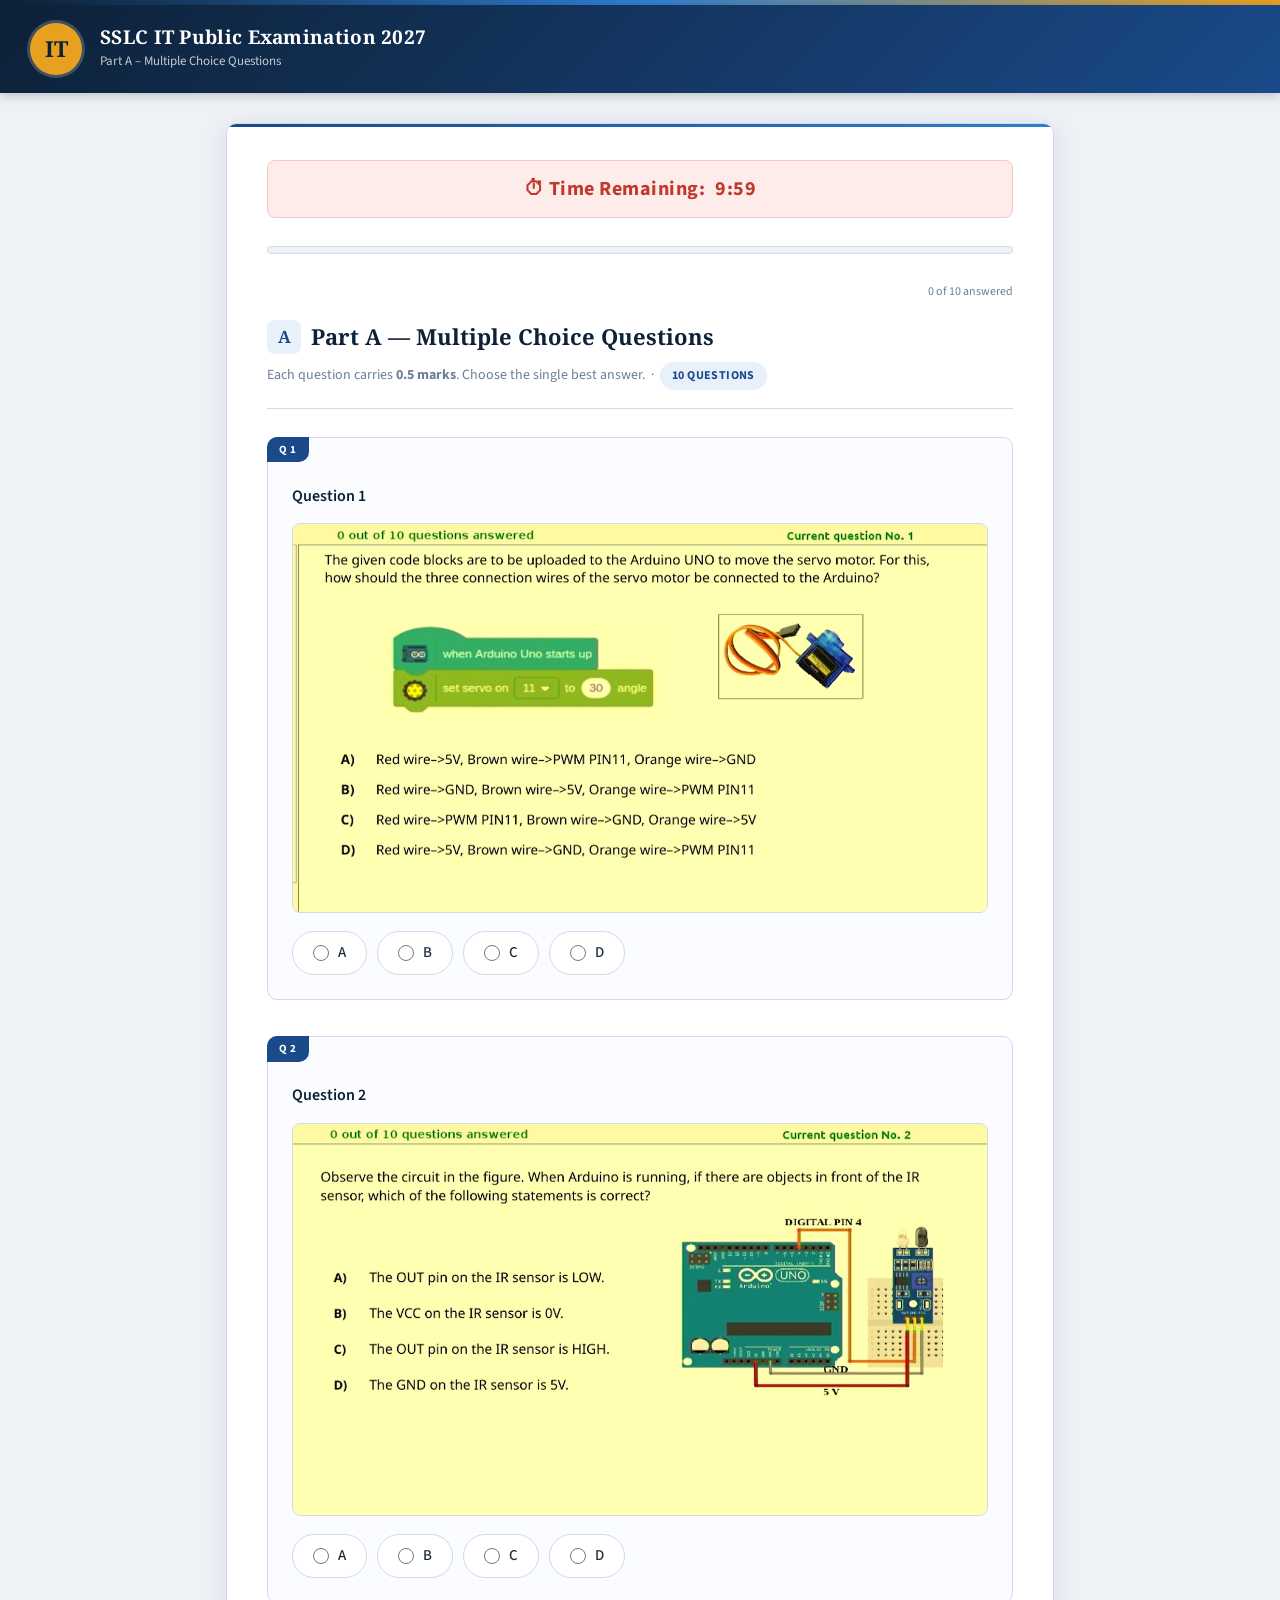
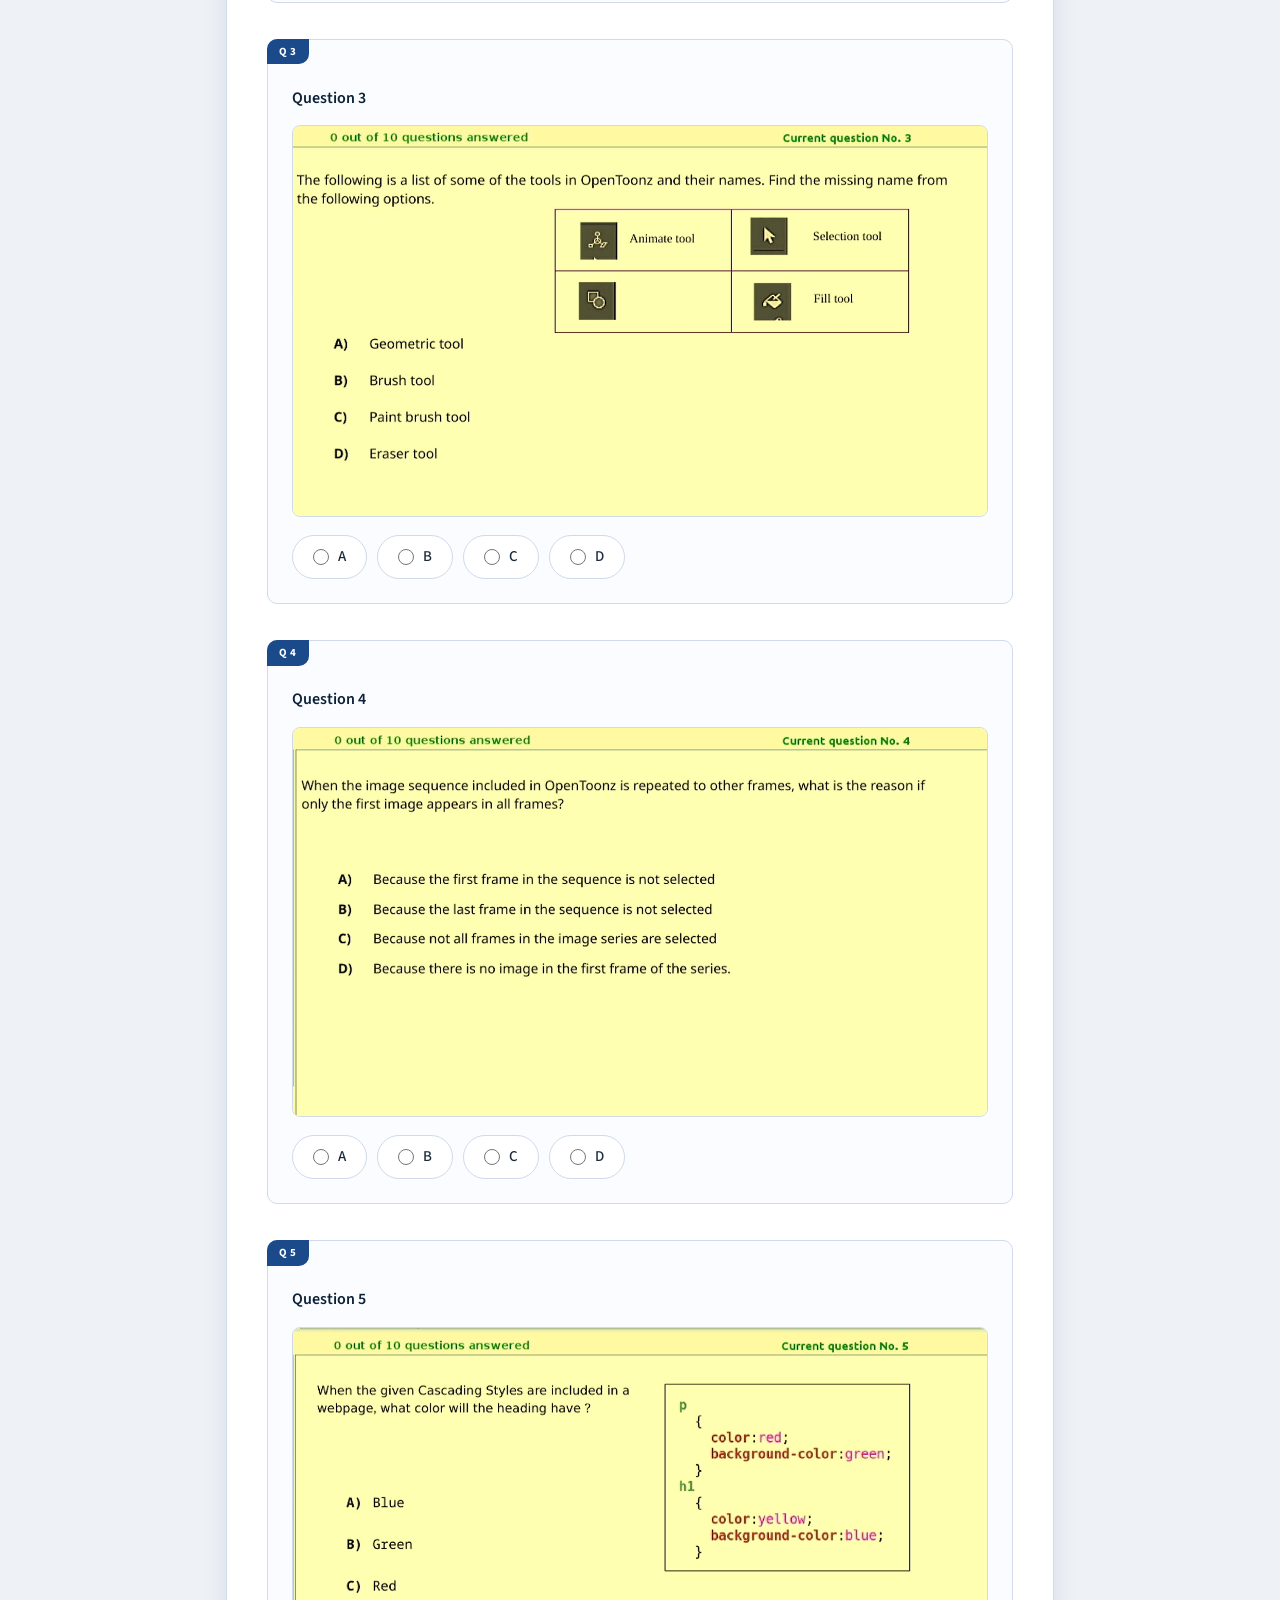
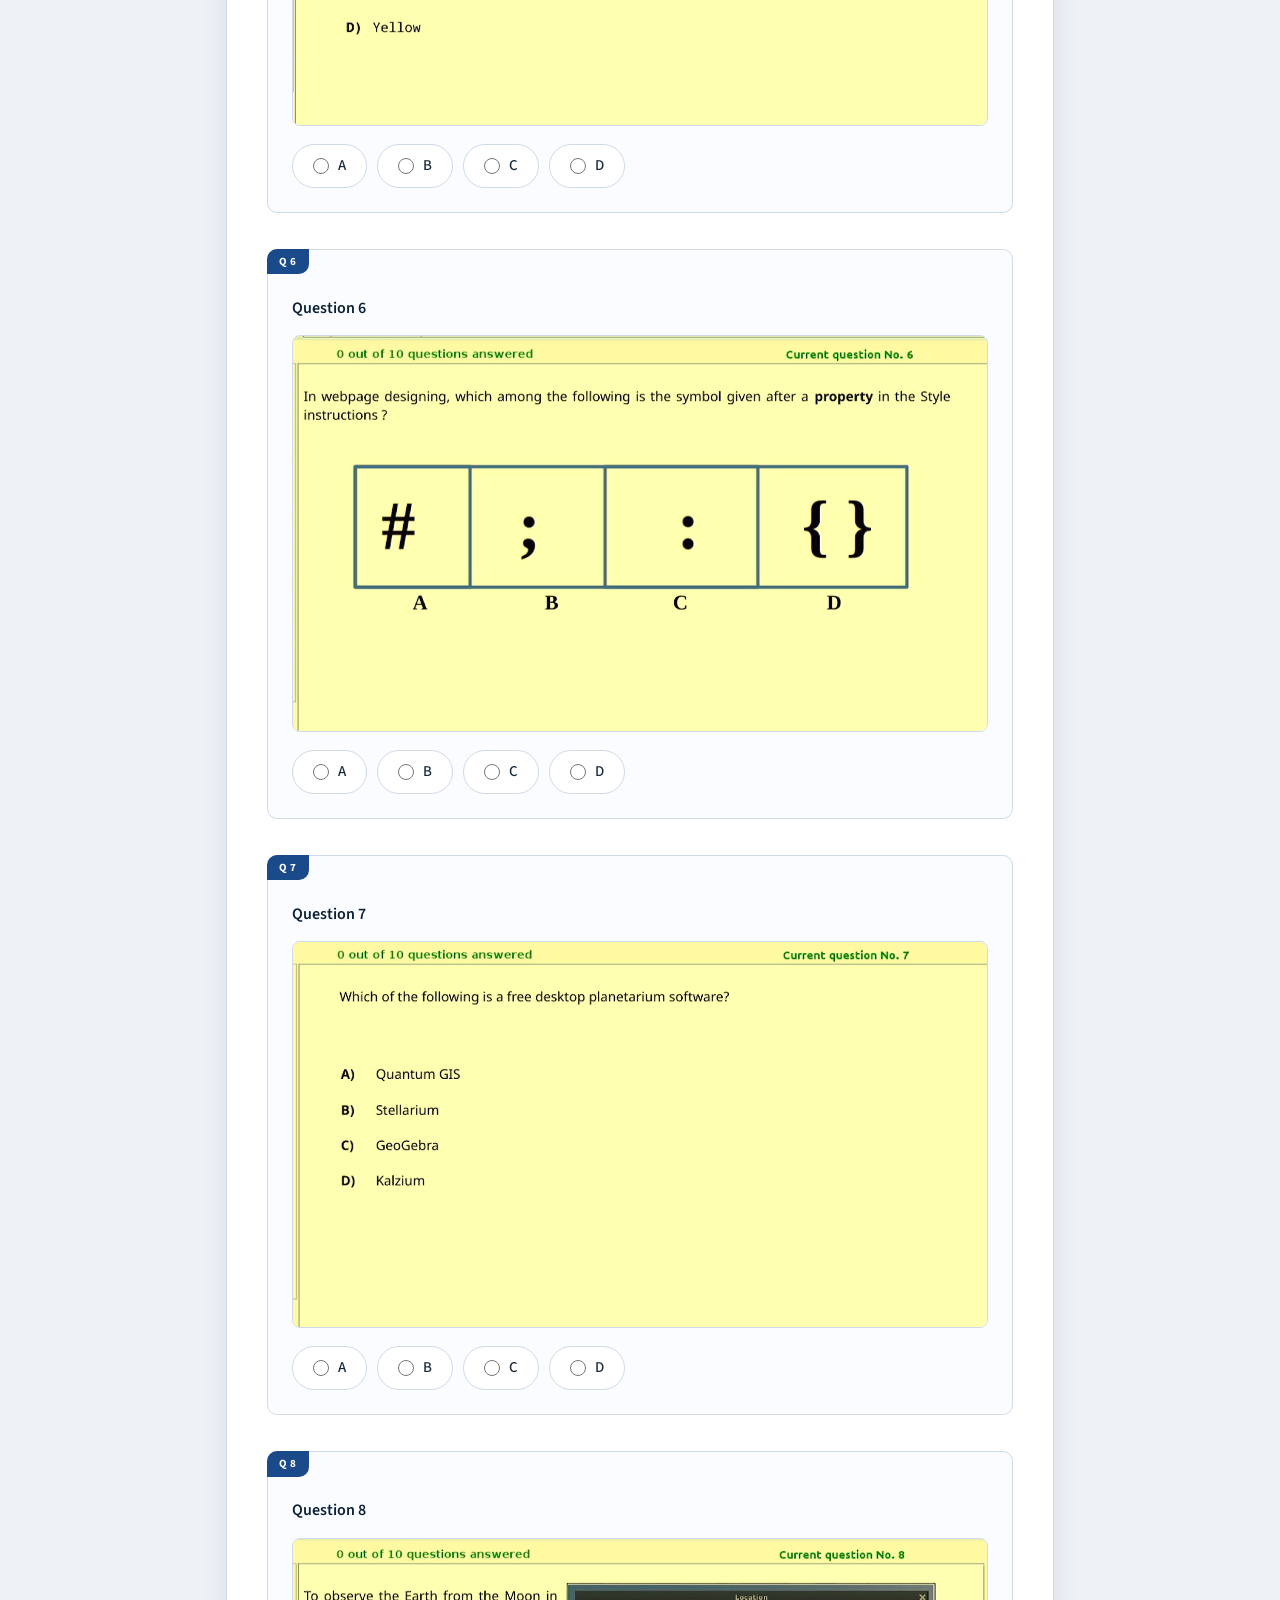
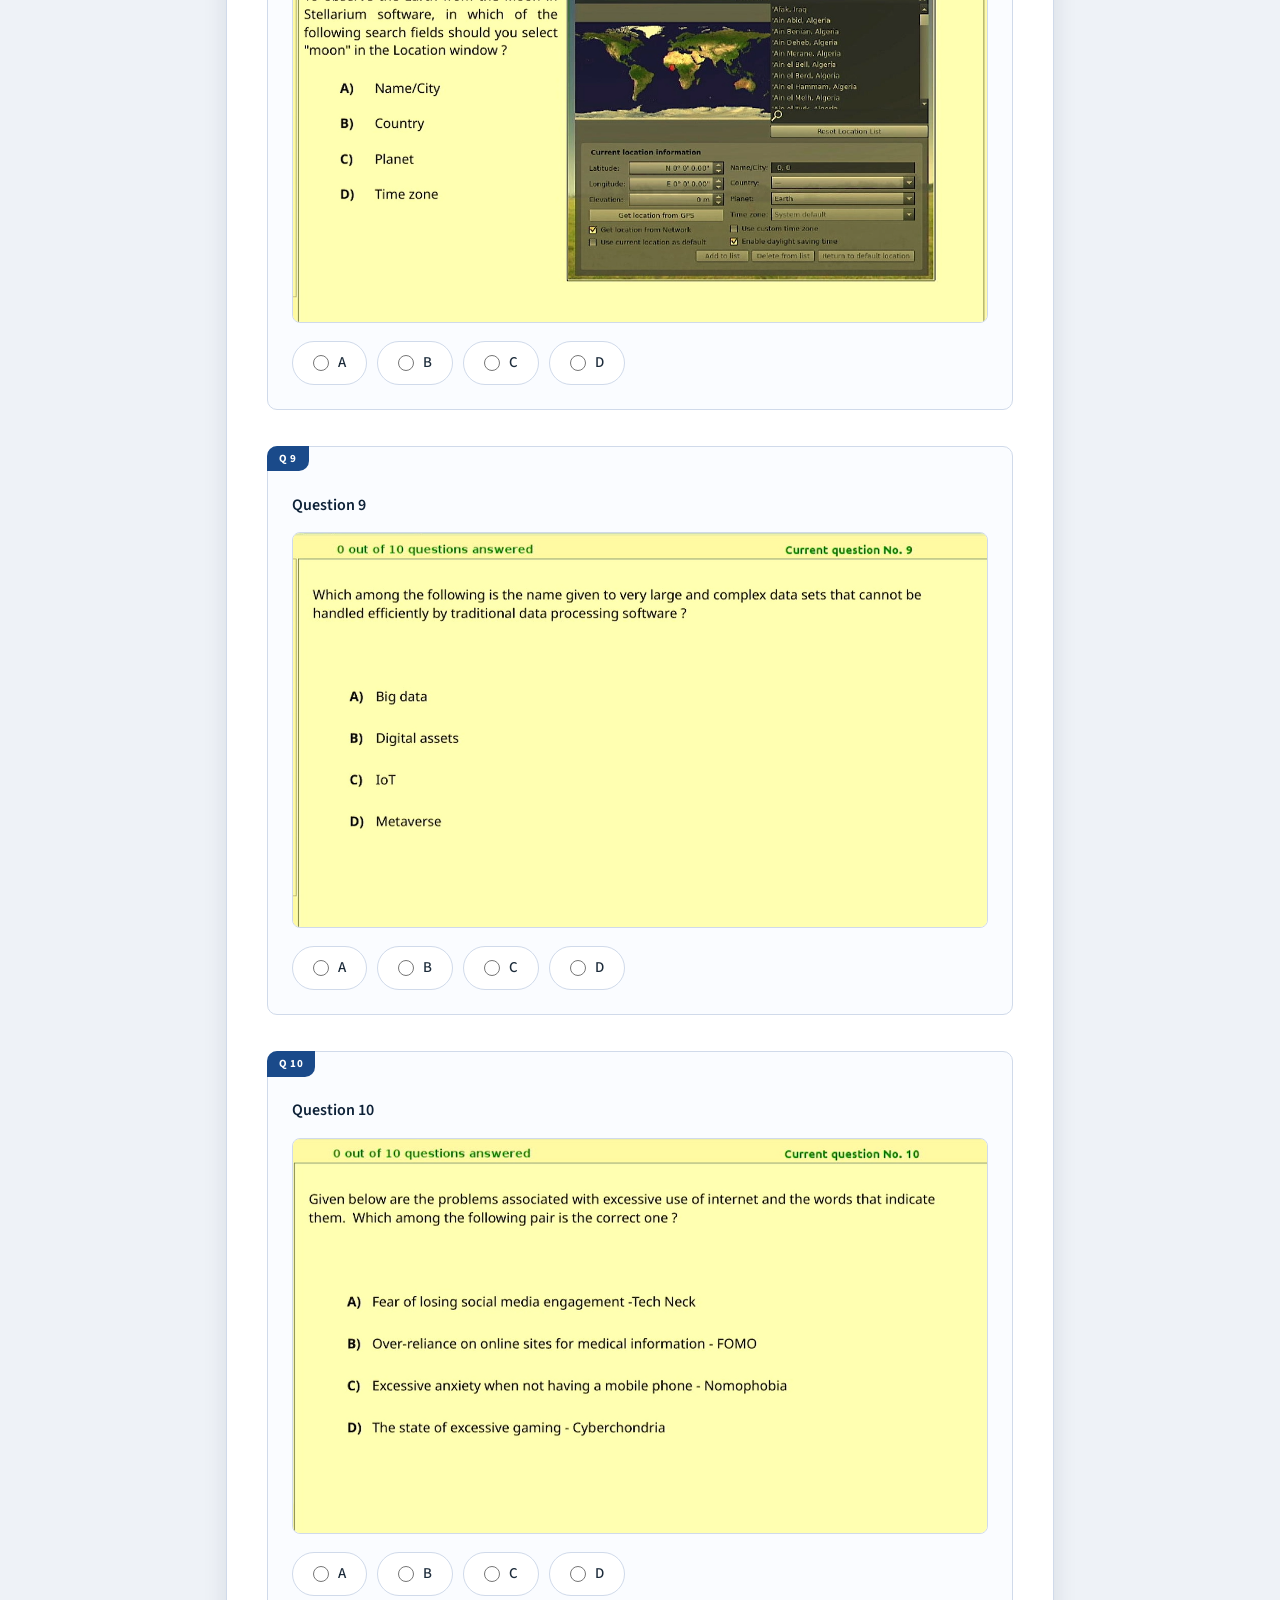
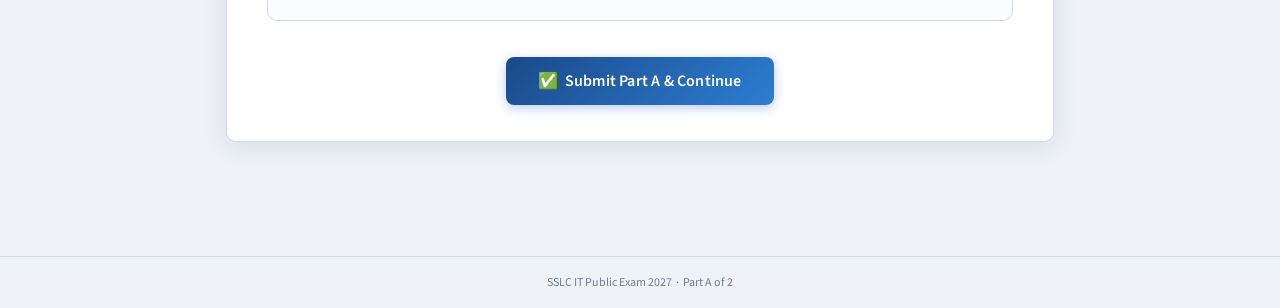
==== exam_mcq.html @ 9760d722 "Add files via upload" ====
<!DOCTYPE html>
<html lang="en">
<head>
  <meta charset="UTF-8">
  <meta name="viewport" content="width=device-width, initial-scale=1.0">
  <title>Part A – MCQ | SSLC IT Exam 2027</title>
  <link rel="stylesheet" href="css/exam.css">
</head>
<body>

<!-- HEADER -->
<header class="exam-header">
  <div class="logo-circle">IT</div>
  <div class="header-text">
    <h1>SSLC IT Public Examination 2027</h1>
    <p>Part A – Multiple Choice Questions</p>
  </div>
</header>

<div class="container">
  <div class="card">

    <!-- TIMER -->
    <div id="timer">⏱ Loading…</div>

    <!-- PROGRESS -->
    <div class="progress-wrap">
      <div class="progress-bar" id="progressBar" style="width:0%"></div>
    </div>
    <div class="progress-label" id="progressLabel">0 of 10 answered</div>

    <!-- SECTION TITLE -->
    <div class="section-title">
      <div class="icon">A</div>
      Part A — Multiple Choice Questions
    </div>
    <div class="section-sub">
      Each question carries <strong>0.5 marks</strong>. Choose the single best answer.
      &nbsp;·&nbsp; <span class="badge badge-info">10 Questions</span>
    </div>

    <!-- MCQ QUESTIONS (generated by JS) -->
    <div id="mcqContainer"></div>

    <div class="btn-wrap">
      <button class="btn btn-primary" onclick="confirmSubmit()">
        ✅ &nbsp;Submit Part A & Continue
      </button>
    </div>

  </div>
</div>

<!-- CONFIRM MODAL -->
<div class="overlay" id="confirmOverlay">
  <div class="modal">
    <h3>Submit Part A?</h3>
    <p id="confirmMsg">Are you sure you want to submit? You will move to Part B (VSA).</p>
    <div class="btn-wrap">
      <button class="btn btn-primary" onclick="submitExam()">Yes, Submit</button>
      <button class="btn btn-outline" onclick="closeModal()">Go Back</button>
    </div>
  </div>
</div>

<!-- FOOTER -->
<div class="exam-footer">
  SSLC IT Public Exam 2027 &nbsp;·&nbsp; Part A of 2
</div>

<script>
/* ===== CONFIG ===== */
const TOTAL_EXAM_MINUTES = 10;   // 🔴 CHANGE TOTAL EXAM TIME HERE
const TOTAL_MCQ = 10;

/* ===== TIMER ===== */
let totalSeconds = localStorage.getItem("remainingTime")
  ? parseInt(localStorage.getItem("remainingTime"))
  : TOTAL_EXAM_MINUTES * 60;

const timerEl = document.getElementById("timer");

const timerInterval = setInterval(() => {
  const m = Math.floor(totalSeconds / 60);
  const s = totalSeconds % 60;
  const display = `${m}:${s.toString().padStart(2, "0")}`;
  timerEl.innerHTML = `⏱ Time Remaining: <strong>${display}</strong>`;

  // Warning colour when < 2 min
  if (totalSeconds <= 120) {
    timerEl.classList.add("warning");
  } else {
    timerEl.classList.remove("warning");
  }

  localStorage.setItem("remainingTime", totalSeconds);
  totalSeconds--;

  if (totalSeconds < 0) {
    clearInterval(timerInterval);
    submitExam();
  }
}, 1000);

/* ===== BUILD MCQ QUESTIONS ===== */
const container = document.getElementById("mcqContainer");

for (let i = 1; i <= TOTAL_MCQ; i++) {
  const div = document.createElement("div");
  div.className = "question";
  div.id = `q_mcq${i}`;
  div.innerHTML = `
    <div class="question-number">Q ${i}</div>
    <p class="qtext">Question ${i}</p>
    <img src="images/mcq/q${i}.png" alt="Question ${i}" loading="lazy"
         onerror="this.style.display='none'">
    <div class="options">
      ${["A","B","C","D"].map(opt => `
        <label class="option-label">
          <input type="radio" name="mcq${i}" value="${opt}"
                 onchange="updateProgress()">
          ${opt}
        </label>
      `).join("")}
    </div>
  `;
  container.appendChild(div);
}

/* ===== PROGRESS ===== */
function updateProgress() {
  let answered = 0;
  for (let i = 1; i <= TOTAL_MCQ; i++) {
    if (document.querySelector(`input[name="mcq${i}"]:checked`)) answered++;
  }
  const pct = (answered / TOTAL_MCQ) * 100;
  document.getElementById("progressBar").style.width = pct + "%";
  document.getElementById("progressLabel").textContent =
    `${answered} of ${TOTAL_MCQ} answered`;
}

/* ===== CONFIRM MODAL ===== */
function confirmSubmit() {
  let answered = 0;
  for (let i = 1; i <= TOTAL_MCQ; i++) {
    if (document.querySelector(`input[name="mcq${i}"]:checked`)) answered++;
  }
  const unanswered = TOTAL_MCQ - answered;
  const msgEl = document.getElementById("confirmMsg");

  if (unanswered > 0) {
    msgEl.innerHTML = `⚠️ You have <strong>${unanswered} unanswered question(s)</strong>. 
      Unanswered questions will score 0. Do you want to continue to Part B?`;
  } else {
    msgEl.textContent = "All questions answered. Submit and proceed to Part B (VSA)?";
  }

  document.getElementById("confirmOverlay").classList.add("active");
}

function closeModal() {
  document.getElementById("confirmOverlay").classList.remove("active");
}

/* ===== SUBMIT ===== */
function submitExam() {
  clearInterval(timerInterval);
  const data = {};
  document.querySelectorAll("input[type=radio]:checked").forEach(r => {
    data[r.name] = r.value;
  });
  localStorage.setItem("mcqAnswers", JSON.stringify(data));
  window.location.href = "exam_vsa.html";
}
</script>
</body>
</html>
---- css/exam.css ----
/* ========================================================
   SSLC IT PUBLIC EXAM — Professional Exam System CSS
   Theme: Clean Government / Educational — Trustworthy Blue
   ======================================================== */

@import url('https://fonts.googleapis.com/css2?family=Noto+Serif:wght@400;600;700&family=Source+Sans+3:wght@300;400;500;600;700&display=swap');

/* ===== CSS VARIABLES ===== */
:root {
  --navy:       #0d2137;
  --royal:      #1a4a8a;
  --sky:        #2d7dd2;
  --sky-light:  #e8f1fb;
  --accent:     #e8a020;
  --accent-lt:  #fdf3e0;
  --success:    #1b7a3e;
  --success-lt: #e4f5eb;
  --danger:     #c0392b;
  --danger-lt:  #fdecea;
  --warn:       #d97706;
  --surface:    #ffffff;
  --bg:         #eef2f7;
  --border:     #d0daea;
  --text:       #1c2b3a;
  --muted:      #6b7f96;
  --radius:     10px;
  --shadow:     0 4px 24px rgba(13,33,55,0.10);
  --shadow-sm:  0 2px 8px rgba(13,33,55,0.07);
}

/* ===== RESET ===== */
*, *::before, *::after { box-sizing: border-box; margin: 0; padding: 0; }

/* ===== BODY ===== */
body {
  font-family: 'Source Sans 3', sans-serif;
  background: var(--bg);
  color: var(--text);
  min-height: 100vh;
  font-size: 16px;
  line-height: 1.6;
}

/* Decorative top stripe */
body::before {
  content: '';
  display: block;
  height: 5px;
  background: linear-gradient(90deg, var(--navy), var(--sky), var(--accent));
}

/* ===== HEADER BANNER ===== */
.exam-header {
  background: linear-gradient(135deg, var(--navy) 0%, var(--royal) 100%);
  color: #fff;
  padding: 18px 30px;
  display: flex;
  align-items: center;
  gap: 18px;
  box-shadow: 0 3px 10px rgba(0,0,0,0.2);
}

.exam-header .logo-circle {
  width: 52px;
  height: 52px;
  border-radius: 50%;
  background: var(--accent);
  display: flex;
  align-items: center;
  justify-content: center;
  font-size: 22px;
  font-weight: 700;
  color: var(--navy);
  flex-shrink: 0;
  font-family: 'Noto Serif', serif;
  box-shadow: 0 0 0 3px rgba(255,255,255,0.2);
}

.exam-header .header-text h1 {
  font-family: 'Noto Serif', serif;
  font-size: 19px;
  font-weight: 700;
  letter-spacing: 0.3px;
  line-height: 1.2;
}

.exam-header .header-text p {
  font-size: 13px;
  opacity: 0.75;
  margin-top: 2px;
}

/* ===== CONTAINER ===== */
.container {
  max-width: 860px;
  margin: 30px auto;
  padding: 0 16px 60px;
}

/* ===== CARD ===== */
.card {
  background: var(--surface);
  border-radius: var(--radius);
  box-shadow: var(--shadow);
  padding: 36px 40px;
  margin-bottom: 24px;
  border: 1px solid var(--border);
  position: relative;
  overflow: hidden;
}

.card::before {
  content: '';
  position: absolute;
  top: 0; left: 0; right: 0;
  height: 3px;
  background: linear-gradient(90deg, var(--royal), var(--sky));
}

/* ===== SECTION TITLE ===== */
.section-title {
  font-family: 'Noto Serif', serif;
  font-size: 22px;
  font-weight: 700;
  color: var(--navy);
  margin-bottom: 8px;
  display: flex;
  align-items: center;
  gap: 10px;
}

.section-title .icon {
  width: 34px;
  height: 34px;
  border-radius: 8px;
  background: var(--sky-light);
  color: var(--royal);
  display: flex;
  align-items: center;
  justify-content: center;
  font-size: 17px;
  flex-shrink: 0;
}

.section-sub {
  color: var(--muted);
  font-size: 14px;
  margin-bottom: 28px;
  padding-bottom: 18px;
  border-bottom: 1px solid var(--border);
}

/* ===== TIMER ===== */
#timer {
  display: flex;
  align-items: center;
  justify-content: center;
  gap: 10px;
  font-size: 20px;
  font-weight: 700;
  font-family: 'Source Sans 3', monospace;
  color: var(--danger);
  background: var(--danger-lt);
  border: 1.5px solid #f5c6c2;
  padding: 12px 20px;
  border-radius: 8px;
  margin-bottom: 28px;
  letter-spacing: 0.5px;
  transition: background 0.4s;
}

#timer.warning {
  background: var(--accent-lt);
  border-color: #f0c060;
  color: var(--warn);
  animation: pulse 1s infinite;
}

@keyframes pulse {
  0%, 100% { opacity: 1; }
  50%       { opacity: 0.7; }
}

/* ===== PROGRESS BAR ===== */
.progress-wrap {
  background: var(--bg);
  border-radius: 20px;
  height: 8px;
  margin-bottom: 28px;
  overflow: hidden;
  border: 1px solid var(--border);
}

.progress-bar {
  height: 100%;
  background: linear-gradient(90deg, var(--sky), var(--royal));
  border-radius: 20px;
  transition: width 0.5s ease;
}

.progress-label {
  font-size: 12px;
  color: var(--muted);
  text-align: right;
  margin-top: 4px;
  margin-bottom: 18px;
}

/* ===== QUESTION BLOCK ===== */
.question {
  margin-bottom: 36px;
  padding: 24px;
  border: 1px solid var(--border);
  border-radius: var(--radius);
  background: #fafcff;
  transition: box-shadow 0.2s;
  position: relative;
}

.question:hover {
  box-shadow: var(--shadow-sm);
}

.question-number {
  position: absolute;
  top: -1px; left: -1px;
  background: var(--royal);
  color: #fff;
  font-size: 11px;
  font-weight: 700;
  padding: 4px 12px;
  border-radius: var(--radius) 0 var(--radius) 0;
  letter-spacing: 0.5px;
  text-transform: uppercase;
}

.question p.qtext {
  font-size: 16px;
  font-weight: 600;
  margin: 22px 0 14px;
  color: var(--navy);
}

.question img {
  width: 100%;
  max-height: 480px;
  object-fit: contain;
  border: 1px solid var(--border);
  border-radius: 8px;
  background: #fff;
  margin-bottom: 18px;
  display: block;
}

/* ===== OPTIONS ===== */
.options {
  display: flex;
  flex-wrap: wrap;
  gap: 10px;
  margin-top: 6px;
}

.option-label {
  display: flex;
  align-items: center;
  gap: 9px;
  padding: 9px 20px;
  border: 1.5px solid var(--border);
  border-radius: 50px;
  cursor: pointer;
  font-size: 15px;
  font-weight: 500;
  background: #fff;
  transition: all 0.18s ease;
  user-select: none;
}

.option-label:hover {
  border-color: var(--sky);
  background: var(--sky-light);
  color: var(--royal);
}

.option-label input[type="radio"],
.option-label input[type="checkbox"] {
  accent-color: var(--royal);
  width: 16px;
  height: 16px;
  flex-shrink: 0;
}

.option-label:has(input:checked) {
  background: var(--sky-light);
  border-color: var(--royal);
  color: var(--royal);
  font-weight: 600;
}

/* ===== BUTTONS ===== */
.btn {
  display: inline-flex;
  align-items: center;
  gap: 8px;
  padding: 13px 32px;
  font-size: 16px;
  font-weight: 600;
  font-family: 'Source Sans 3', sans-serif;
  border: none;
  border-radius: 8px;
  cursor: pointer;
  transition: all 0.2s ease;
  text-decoration: none;
  letter-spacing: 0.2px;
}

.btn-primary {
  background: linear-gradient(135deg, var(--royal), var(--sky));
  color: #fff;
  box-shadow: 0 3px 12px rgba(29, 78, 216, 0.3);
}

.btn-primary:hover {
  transform: translateY(-1px);
  box-shadow: 0 5px 18px rgba(29, 78, 216, 0.4);
}

.btn-primary:active { transform: translateY(0); }

.btn-danger {
  background: linear-gradient(135deg, #b91c1c, var(--danger));
  color: #fff;
  box-shadow: 0 3px 12px rgba(192, 57, 43, 0.3);
}

.btn-danger:hover {
  transform: translateY(-1px);
  box-shadow: 0 5px 18px rgba(192, 57, 43, 0.4);
}

.btn-outline {
  background: transparent;
  border: 2px solid var(--royal);
  color: var(--royal);
}

.btn-outline:hover {
  background: var(--sky-light);
}

.btn-wrap {
  display: flex;
  justify-content: center;
  margin-top: 32px;
  gap: 14px;
}

/* ===== PASSWORD INPUT ===== */
.pwd-group {
  display: flex;
  flex-direction: column;
  align-items: center;
  gap: 14px;
  margin: 24px 0;
}

.pwd-group label {
  font-size: 14px;
  font-weight: 600;
  color: var(--muted);
  text-transform: uppercase;
  letter-spacing: 0.8px;
}

.pwd-group input[type="password"] {
  padding: 12px 18px;
  width: 280px;
  font-size: 17px;
  border-radius: 8px;
  border: 1.5px solid var(--border);
  font-family: 'Source Sans 3', sans-serif;
  background: #fafbfd;
  text-align: center;
  letter-spacing: 4px;
  transition: border 0.2s;
  color: var(--text);
  outline: none;
}

.pwd-group input[type="password"]:focus {
  border-color: var(--sky);
  background: #fff;
  box-shadow: 0 0 0 3px rgba(45,125,210,0.12);
}

/* ===== RESULT / SCORE DISPLAY ===== */
.score-hero {
  text-align: center;
  padding: 32px 20px;
  background: linear-gradient(135deg, var(--navy) 0%, var(--royal) 100%);
  border-radius: var(--radius);
  color: #fff;
  margin-bottom: 28px;
}

.score-hero .score-value {
  font-family: 'Noto Serif', serif;
  font-size: 64px;
  font-weight: 700;
  line-height: 1;
  color: var(--accent);
  letter-spacing: -1px;
}

.score-hero .score-label {
  font-size: 16px;
  opacity: 0.75;
  margin-top: 8px;
  letter-spacing: 1px;
  text-transform: uppercase;
}

.score-hero .score-grade {
  display: inline-block;
  margin-top: 14px;
  padding: 6px 20px;
  border-radius: 50px;
  font-size: 14px;
  font-weight: 700;
  letter-spacing: 0.5px;
}

.score-hero .score-grade.pass {
  background: var(--success-lt);
  color: var(--success);
}

.score-hero .score-grade.fail {
  background: var(--danger-lt);
  color: var(--danger);
}

/* ===== SCORE BREAKDOWN CARDS ===== */
.score-breakdown {
  display: grid;
  grid-template-columns: 1fr 1fr 1fr;
  gap: 14px;
  margin-bottom: 24px;
}

.score-card {
  background: var(--surface);
  border: 1px solid var(--border);
  border-radius: var(--radius);
  padding: 18px 16px;
  text-align: center;
}

.score-card .sc-value {
  font-family: 'Noto Serif', serif;
  font-size: 28px;
  font-weight: 700;
  color: var(--royal);
}

.score-card .sc-label {
  font-size: 12px;
  color: var(--muted);
  text-transform: uppercase;
  letter-spacing: 0.6px;
  margin-top: 4px;
}

/* ===== WRONG ANSWERS LIST ===== */
.wrong-list {
  background: var(--surface);
  border: 1px solid var(--border);
  border-radius: var(--radius);
  overflow: hidden;
  margin-bottom: 24px;
}

.wrong-list-header {
  background: var(--bg);
  padding: 14px 20px;
  font-weight: 700;
  font-size: 14px;
  color: var(--navy);
  text-transform: uppercase;
  letter-spacing: 0.6px;
  border-bottom: 1px solid var(--border);
}

.wrong-item {
  padding: 13px 20px;
  border-bottom: 1px solid var(--border);
  font-size: 15px;
  display: flex;
  align-items: flex-start;
  gap: 12px;
}

.wrong-item:last-child { border-bottom: none; }

.wrong-item .wi-tag {
  background: var(--danger-lt);
  color: var(--danger);
  font-size: 11px;
  font-weight: 700;
  padding: 2px 10px;
  border-radius: 50px;
  white-space: nowrap;
  margin-top: 2px;
  flex-shrink: 0;
  text-transform: uppercase;
}

.wrong-item .wi-detail strong { color: var(--danger); }
.wrong-item .wi-detail .correct { color: var(--success); font-weight: 600; }

/* ===== STATUS BADGE ===== */
.badge {
  display: inline-flex;
  align-items: center;
  gap: 5px;
  padding: 4px 12px;
  border-radius: 50px;
  font-size: 12px;
  font-weight: 700;
  letter-spacing: 0.4px;
  text-transform: uppercase;
}

.badge-info { background: var(--sky-light); color: var(--royal); }
.badge-warn { background: var(--accent-lt); color: var(--warn); }
.badge-success { background: var(--success-lt); color: var(--success); }
.badge-danger { background: var(--danger-lt); color: var(--danger); }

/* ===== DIVIDER ===== */
.divider {
  border: none;
  border-top: 1px solid var(--border);
  margin: 28px 0;
}

/* ===== ALERT BOX ===== */
.alert {
  padding: 14px 18px;
  border-radius: 8px;
  font-size: 14px;
  margin-bottom: 20px;
  display: flex;
  align-items: flex-start;
  gap: 10px;
}

.alert-info {
  background: var(--sky-light);
  border-left: 4px solid var(--sky);
  color: #1a3a6a;
}

.alert-warn {
  background: var(--accent-lt);
  border-left: 4px solid var(--accent);
  color: #7c4a00;
}

/* ===== FOOTER ===== */
.exam-footer {
  text-align: center;
  font-size: 12px;
  color: var(--muted);
  padding: 16px;
  margin-top: 10px;
  border-top: 1px solid var(--border);
}

/* ===== LANDING PAGE HERO ===== */
.hero-box {
  text-align: center;
  padding: 14px 20px 30px;
}

.hero-box .hero-icon {
  font-size: 56px;
  margin-bottom: 12px;
  display: block;
}

.hero-box h2 {
  font-family: 'Noto Serif', serif;
  font-size: 26px;
  color: var(--navy);
  margin-bottom: 6px;
}

.hero-box p {
  color: var(--muted);
  font-size: 15px;
  margin-bottom: 0;
}

/* ===== INFO TABLE ===== */
.info-table {
  width: 100%;
  border-collapse: collapse;
  font-size: 14px;
  margin-bottom: 20px;
}

.info-table td {
  padding: 10px 14px;
  border-bottom: 1px solid var(--border);
  vertical-align: middle;
}

.info-table td:first-child {
  font-weight: 600;
  color: var(--muted);
  width: 40%;
}

.info-table tr:last-child td { border-bottom: none; }

/* ===== MODAL / CONFIRM ===== */
.overlay {
  display: none;
  position: fixed;
  inset: 0;
  background: rgba(13,33,55,0.6);
  z-index: 100;
  align-items: center;
  justify-content: center;
}

.overlay.active { display: flex; }

.modal {
  background: var(--surface);
  border-radius: 14px;
  padding: 36px 40px;
  max-width: 400px;
  width: 90%;
  box-shadow: 0 20px 60px rgba(0,0,0,0.2);
  text-align: center;
}

.modal h3 {
  font-family: 'Noto Serif', serif;
  font-size: 20px;
  color: var(--navy);
  margin-bottom: 10px;
}

.modal p { color: var(--muted); font-size: 15px; margin-bottom: 24px; }

/* ===== PRINT ===== */
@media print {
  body { background: #fff; }
  body::before, .exam-header, .exam-footer,
  .btn, .btn-wrap, #timer, .progress-wrap, .progress-label { display: none !important; }
  .container { padding: 0; margin: 0; }
  .card { box-shadow: none; border: 1px solid #ccc; }
  .question { break-inside: avoid; }
}

/* ===== RESPONSIVE ===== */
@media (max-width: 640px) {
  .card { padding: 22px 18px; }
  .score-breakdown { grid-template-columns: 1fr 1fr; }
  .score-hero .score-value { font-size: 48px; }
  .options { flex-direction: column; }
  .option-label { border-radius: 8px; }
}
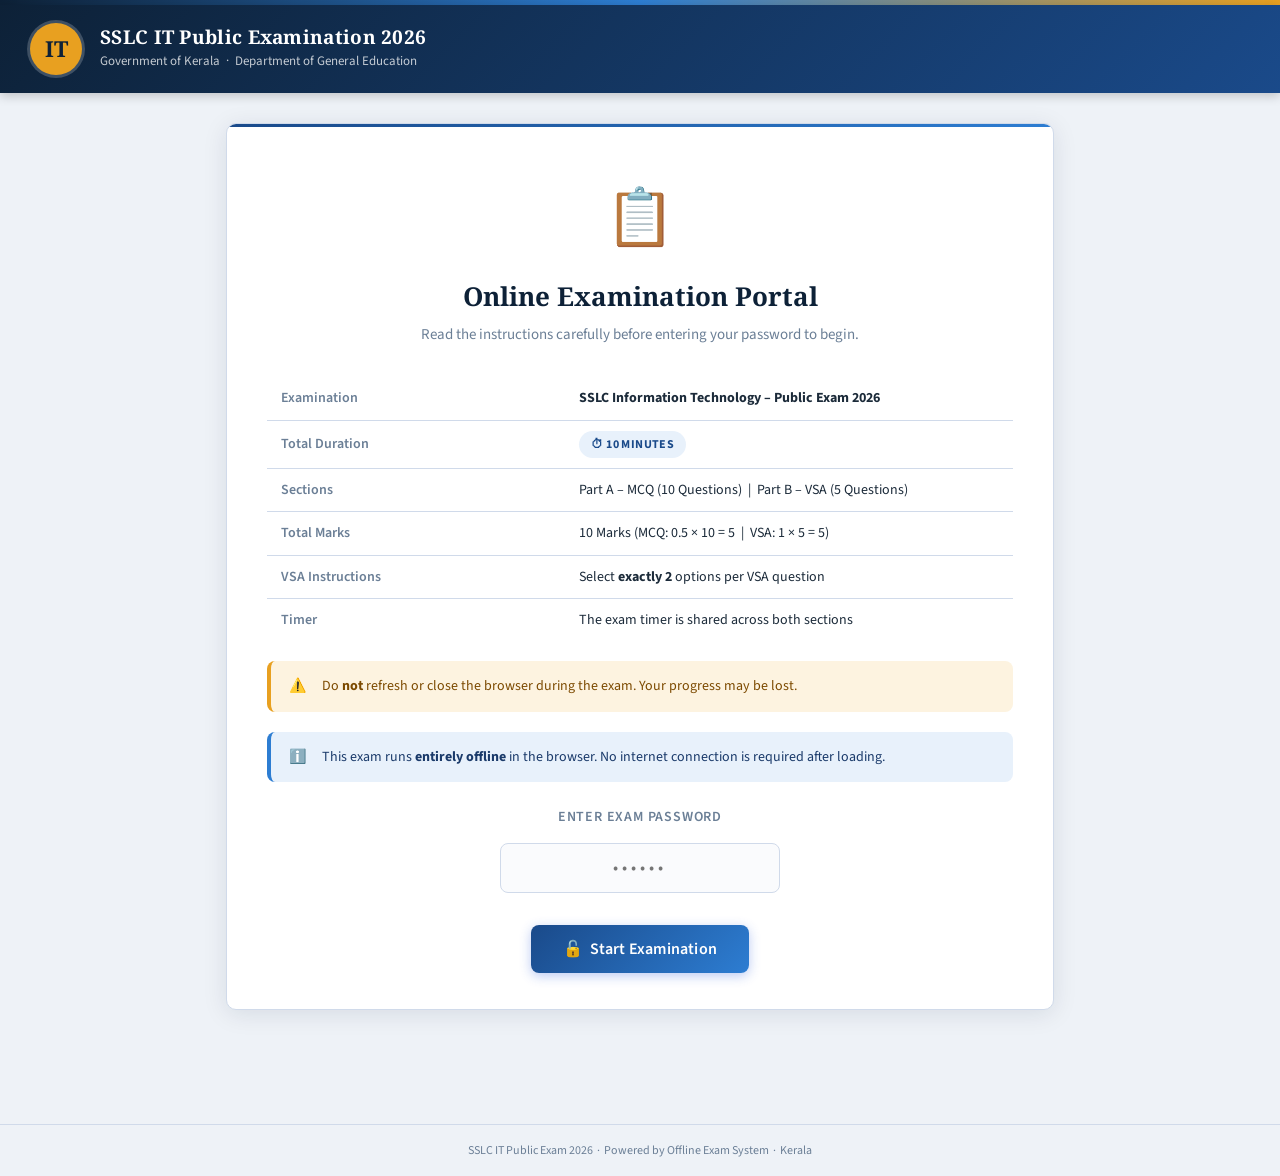
==== commit d3699ea8: "Add files via upload" ====
--- a/exam_mcq.html
+++ b/exam_mcq.html
@@ -3,33 +3,28 @@
 <head>
   <meta charset="UTF-8">
   <meta name="viewport" content="width=device-width, initial-scale=1.0">
-  <title>Part A – MCQ | SSLC IT Exam 2027</title>
+  <title>Part A – MCQ | SSLC IT Exam 2026</title>
   <link rel="stylesheet" href="css/exam.css">
 </head>
 <body>
 
-<!-- HEADER -->
 <header class="exam-header">
   <div class="logo-circle">IT</div>
   <div class="header-text">
-    <h1>SSLC IT Public Examination 2027</h1>
+    <h1>SSLC IT Public Examination 2026</h1>
     <p>Part A – Multiple Choice Questions</p>
   </div>
 </header>
 
 <div class="container">
   <div class="card">
-
-    <!-- TIMER -->
     <div id="timer">⏱ Loading…</div>
 
-    <!-- PROGRESS -->
     <div class="progress-wrap">
       <div class="progress-bar" id="progressBar" style="width:0%"></div>
     </div>
     <div class="progress-label" id="progressLabel">0 of 10 answered</div>
 
-    <!-- SECTION TITLE -->
     <div class="section-title">
       <div class="icon">A</div>
       Part A — Multiple Choice Questions
@@ -39,7 +34,6 @@
       &nbsp;·&nbsp; <span class="badge badge-info">10 Questions</span>
     </div>
 
-    <!-- MCQ QUESTIONS (generated by JS) -->
     <div id="mcqContainer"></div>
 
     <div class="btn-wrap">
@@ -47,7 +41,6 @@
         ✅ &nbsp;Submit Part A & Continue
       </button>
     </div>
-
   </div>
 </div>
 
@@ -63,48 +56,81 @@
   </div>
 </div>
 
-<!-- FOOTER -->
+<!-- TIME UP MODAL — no dismiss button intentionally -->
+<div class="overlay" id="timeupOverlay">
+  <div class="modal">
+    <h3>⏰ Time is Up!</h3>
+    <p>Your MCQ answers have been saved. Moving to Part B now…</p>
+  </div>
+</div>
+
 <div class="exam-footer">
-  SSLC IT Public Exam 2027 &nbsp;·&nbsp; Part A of 2
+  SSLC IT Public Exam 2026 &nbsp;·&nbsp; Part A of 2
 </div>
 
 <script>
 /* ===== CONFIG ===== */
-const TOTAL_EXAM_MINUTES = 10;   // 🔴 CHANGE TOTAL EXAM TIME HERE
+const TOTAL_EXAM_MINUTES = 10;  // 🔴 CHANGE TOTAL EXAM TIME HERE
 const TOTAL_MCQ = 10;
 
+/* ===== PAGE GUARD =====
+   Only allow access if stage is "mcq".
+   Any other stage → redirect to the correct page. */
+(function guard() {
+  const stage = localStorage.getItem("examStage");
+  if (!stage)           window.location.replace("index.html");
+  if (stage === "vsa")  window.location.replace("exam_vsa.html");
+  if (stage === "done") window.location.replace("result.html");
+})();
+
+/* ===================================================
+   WALL-CLOCK TIMER
+   We store the absolute end timestamp (ms since epoch).
+   - Survives page transitions: VSA reads the same end time
+   - Student gains zero time by pressing Back
+   - Refresh-proof: timer stays accurate
+=================================================== */
+const EXAM_DURATION_MS = TOTAL_EXAM_MINUTES * 60 * 1000;
+
+if (!localStorage.getItem("examEndTime")) {
+  localStorage.setItem("examEndTime", Date.now() + EXAM_DURATION_MS);
+}
+const examEndTime = parseInt(localStorage.getItem("examEndTime"));
+
+/* ===== BLOCK BACK BUTTON ===== */
+history.pushState(null, "", location.href);
+window.addEventListener("popstate", () => {
+  history.pushState(null, "", location.href);
+});
+
 /* ===== TIMER ===== */
-let totalSeconds = localStorage.getItem("remainingTime")
-  ? parseInt(localStorage.getItem("remainingTime"))
-  : TOTAL_EXAM_MINUTES * 60;
-
 const timerEl = document.getElementById("timer");
+let autoSubmitted = false;
 
 const timerInterval = setInterval(() => {
-  const m = Math.floor(totalSeconds / 60);
-  const s = totalSeconds % 60;
-  const display = `${m}:${s.toString().padStart(2, "0")}`;
-  timerEl.innerHTML = `⏱ Time Remaining: <strong>${display}</strong>`;
+  const remaining = examEndTime - Date.now();
 
-  // Warning colour when < 2 min
-  if (totalSeconds <= 120) {
-    timerEl.classList.add("warning");
-  } else {
-    timerEl.classList.remove("warning");
+  if (remaining <= 0) {
+    clearInterval(timerInterval);
+    if (!autoSubmitted) {
+      autoSubmitted = true;
+      timerEl.innerHTML = `⏱ Time Remaining: <strong>0:00</strong>`;
+      timerEl.classList.add("warning");
+      document.getElementById("timeupOverlay").classList.add("active");
+      setTimeout(() => submitExam(), 1500);
+    }
+    return;
   }
 
-  localStorage.setItem("remainingTime", totalSeconds);
-  totalSeconds--;
+  const totalSec = Math.ceil(remaining / 1000);
+  const m = Math.floor(totalSec / 60);
+  const s = totalSec % 60;
+  timerEl.innerHTML = `⏱ Time Remaining: <strong>${m}:${s.toString().padStart(2,"0")}</strong>`;
+  timerEl.classList.toggle("warning", remaining <= 120000);
+}, 500);
 
-  if (totalSeconds < 0) {
-    clearInterval(timerInterval);
-    submitExam();
-  }
-}, 1000);
-
-/* ===== BUILD MCQ QUESTIONS ===== */
+/* ===== BUILD QUESTIONS ===== */
 const container = document.getElementById("mcqContainer");
-
 for (let i = 1; i <= TOTAL_MCQ; i++) {
   const div = document.createElement("div");
   div.className = "question";
@@ -112,18 +138,13 @@
   div.innerHTML = `
     <div class="question-number">Q ${i}</div>
     <p class="qtext">Question ${i}</p>
-    <img src="images/mcq/q${i}.png" alt="Question ${i}" loading="lazy"
-         onerror="this.style.display='none'">
+    <img src="images/mcq/q${i}.png" alt="Question ${i}" loading="lazy" onerror="this.style.display='none'">
     <div class="options">
       ${["A","B","C","D"].map(opt => `
         <label class="option-label">
-          <input type="radio" name="mcq${i}" value="${opt}"
-                 onchange="updateProgress()">
-          ${opt}
-        </label>
-      `).join("")}
-    </div>
-  `;
+          <input type="radio" name="mcq${i}" value="${opt}" onchange="updateProgress()"> ${opt}
+        </label>`).join("")}
+    </div>`;
   container.appendChild(div);
 }
 
@@ -133,28 +154,20 @@
   for (let i = 1; i <= TOTAL_MCQ; i++) {
     if (document.querySelector(`input[name="mcq${i}"]:checked`)) answered++;
   }
-  const pct = (answered / TOTAL_MCQ) * 100;
-  document.getElementById("progressBar").style.width = pct + "%";
-  document.getElementById("progressLabel").textContent =
-    `${answered} of ${TOTAL_MCQ} answered`;
+  document.getElementById("progressBar").style.width = (answered / TOTAL_MCQ * 100) + "%";
+  document.getElementById("progressLabel").textContent = `${answered} of ${TOTAL_MCQ} answered`;
 }
 
-/* ===== CONFIRM MODAL ===== */
+/* ===== CONFIRM ===== */
 function confirmSubmit() {
   let answered = 0;
   for (let i = 1; i <= TOTAL_MCQ; i++) {
     if (document.querySelector(`input[name="mcq${i}"]:checked`)) answered++;
   }
   const unanswered = TOTAL_MCQ - answered;
-  const msgEl = document.getElementById("confirmMsg");
-
-  if (unanswered > 0) {
-    msgEl.innerHTML = `⚠️ You have <strong>${unanswered} unanswered question(s)</strong>. 
-      Unanswered questions will score 0. Do you want to continue to Part B?`;
-  } else {
-    msgEl.textContent = "All questions answered. Submit and proceed to Part B (VSA)?";
-  }
-
+  document.getElementById("confirmMsg").innerHTML = unanswered > 0
+    ? `⚠️ You have <strong>${unanswered} unanswered question(s)</strong>. They will score 0. Continue to Part B?`
+    : "All questions answered. Submit and proceed to Part B (VSA)?";
   document.getElementById("confirmOverlay").classList.add("active");
 }
 
@@ -166,11 +179,10 @@
 function submitExam() {
   clearInterval(timerInterval);
   const data = {};
-  document.querySelectorAll("input[type=radio]:checked").forEach(r => {
-    data[r.name] = r.value;
-  });
+  document.querySelectorAll("input[type=radio]:checked").forEach(r => { data[r.name] = r.value; });
   localStorage.setItem("mcqAnswers", JSON.stringify(data));
-  window.location.href = "exam_vsa.html";
+  localStorage.setItem("examStage", "vsa"); // advance stage
+  window.location.replace("exam_vsa.html");
 }
 </script>
 </body>
